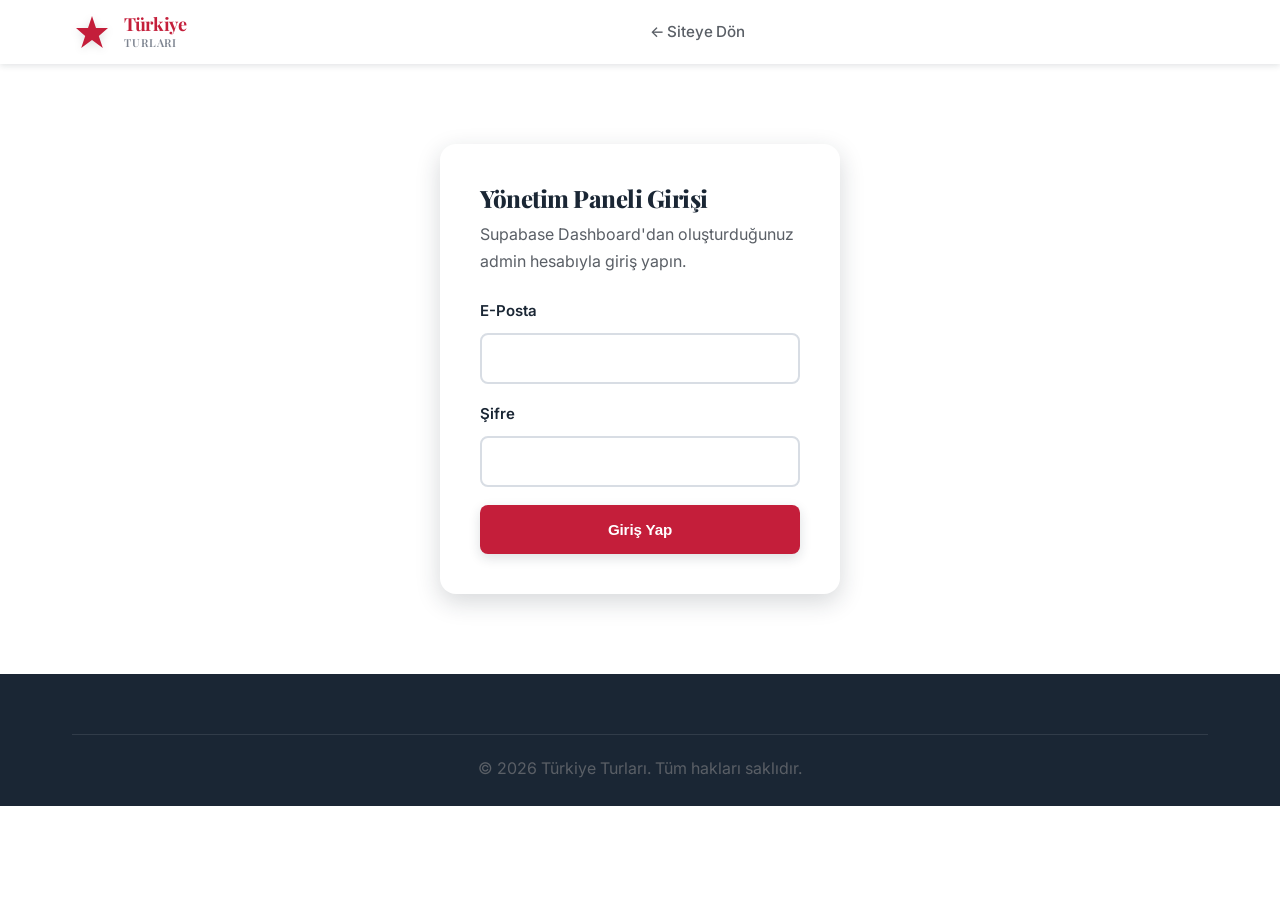
==== admin.html @ ca10282c "Acente API'si ve yönetim paneli ekle - Acenteler için API key korumalı, salt-okunur Edge Function (/" ====
<!DOCTYPE html>
<html lang="tr">
<head>
    <meta charset="UTF-8">
    <meta name="viewport" content="width=device-width, initial-scale=1.0">
    <meta name="robots" content="noindex, nofollow">
    <title>Yönetim Paneli - Türkiye Turları</title>
    <link rel="stylesheet" href="css/style.css">
</head>
<body data-page="admin">
    <!-- Navigation -->
    <nav class="navbar">
        <div class="container">
            <div class="navbar-brand">
                <svg class="logo-icon" viewBox="0 0 100 100" width="40" height="40">
                    <path d="M50 10 L60 40 L90 40 L67 60 L77 90 L50 70 L23 90 L33 60 L10 40 L40 40 Z" fill="#C41E3A"/>
                </svg>
                <span class="logo-text">Türkiye<br><small>TURLARI</small></span>
            </div>
            <div class="navbar-menu">
                <a href="index.html" class="nav-link">← Siteye Dön</a>
            </div>
            <div class="navbar-right">
                <button type="button" class="btn btn-secondary" id="logoutBtn" style="display:none;">Çıkış Yap</button>
            </div>
        </div>
    </nav>

    <!-- Login -->
    <section id="adminLogin" class="admin-login">
        <h1>Yönetim Paneli Girişi</h1>
        <p>Supabase Dashboard'dan oluşturduğunuz admin hesabıyla giriş yapın.</p>
        <form id="loginForm">
            <div class="form-group">
                <label>E-Posta</label>
                <input type="email" id="loginEmail" required>
            </div>
            <div class="form-group">
                <label>Şifre</label>
                <input type="password" id="loginPassword" required>
            </div>
            <p class="admin-error" id="loginError" style="display:none;"></p>
            <button type="submit" class="btn btn-primary">Giriş Yap</button>
        </form>
    </section>

    <!-- Dashboard -->
    <section id="adminDashboard" class="admin-dashboard" style="display:none;">
        <div class="container">
            <div class="admin-header">
                <h1>Yönetim Paneli</h1>
                <span id="adminEmail" class="admin-status admin-status-active"></span>
            </div>

            <div class="admin-tabs">
                <button type="button" class="admin-tab active" data-tab="tours">Turlar</button>
                <button type="button" class="admin-tab" data-tab="blog">Blog</button>
                <button type="button" class="admin-tab" data-tab="messages">Mesajlar</button>
                <button type="button" class="admin-tab" data-tab="bookings">Rezervasyonlar</button>
                <button type="button" class="admin-tab" data-tab="newsletter">Newsletter</button>
                <button type="button" class="admin-tab" data-tab="apikeys">API Anahtarları</button>
            </div>

            <div class="admin-panel active" id="panel-tours">
                <div class="admin-panel-header">
                    <h2>Turlar</h2>
                    <button type="button" class="btn btn-primary" id="addTourBtn">+ Yeni Tur</button>
                </div>
                <div class="admin-table-wrap"><table class="admin-table"><thead></thead><tbody id="toursTableBody"></tbody></table></div>
            </div>

            <div class="admin-panel" id="panel-blog">
                <div class="admin-panel-header">
                    <h2>Blog Yazıları</h2>
                    <button type="button" class="btn btn-primary" id="addBlogBtn">+ Yeni Yazı</button>
                </div>
                <div class="admin-table-wrap"><table class="admin-table"><thead></thead><tbody id="blogTableBody"></tbody></table></div>
            </div>

            <div class="admin-panel" id="panel-messages">
                <div class="admin-panel-header"><h2>İletişim Mesajları</h2></div>
                <div class="admin-table-wrap"><table class="admin-table"><thead></thead><tbody id="messagesTableBody"></tbody></table></div>
            </div>

            <div class="admin-panel" id="panel-bookings">
                <div class="admin-panel-header"><h2>Rezervasyon Talepleri</h2></div>
                <div class="admin-table-wrap"><table class="admin-table"><thead></thead><tbody id="bookingsTableBody"></tbody></table></div>
            </div>

            <div class="admin-panel" id="panel-newsletter">
                <div class="admin-panel-header">
                    <h2>Newsletter Aboneleri</h2>
                    <button type="button" class="btn btn-outline" id="exportNewsletterBtn">CSV Olarak İndir</button>
                </div>
                <div class="admin-table-wrap"><table class="admin-table"><thead></thead><tbody id="newsletterTableBody"></tbody></table></div>
            </div>

            <div class="admin-panel" id="panel-apikeys">
                <div class="admin-panel-header">
                    <h2>Acente API Anahtarları</h2>
                    <button type="button" class="btn btn-primary" id="addApiKeyBtn">+ Yeni Anahtar</button>
                </div>
                <div class="admin-table-wrap"><table class="admin-table"><thead></thead><tbody id="apikeysTableBody"></tbody></table></div>
            </div>
        </div>
    </section>

    <!-- Footer -->
    <footer class="footer">
        <div class="container">
            <div class="footer-bottom">
                <p>&copy; 2024 Türkiye Turları. Tüm hakları saklıdır.</p>
            </div>
        </div>
    </footer>

    <script src="js/script.js"></script>
    <script type="module" src="js/admin.js"></script>
</body>
</html>
---- css/style.css ----
/* ==================== Global Styles ==================== */
@import url('https://fonts.googleapis.com/css2?family=Playfair+Display:wght@600;700;800&family=Inter:wght@400;500;600;700&display=swap');

* {
    margin: 0;
    padding: 0;
    box-sizing: border-box;
}

:root {
    /* Premium brand palette */
    --primary-color: #C41E3A;
    --primary-dark: #8B0000;
    --primary-light: #E85C5C;
    --secondary-color: #1A2634;
    --accent-color: #D4A574;
    --accent-gold: #C9A876;
    
    /* Refined neutrals - tinted for sophistication */
    --text-primary: #1A2634;
    --text-secondary: #5A5F66;
    --text-muted: #7D8490;
    --text-light: #A4AAB3;
    
    --bg-primary: #FFFFFF;
    --bg-secondary: #F6F8FA;
    --bg-tertiary: #F0F3F7;
    --border-light: #D8DDE4;
    --border-subtle: #E8ECEF;
    
    /* Shadows - layered depth */
    --shadow-xs: 0 1px 3px rgba(26, 38, 52, 0.08);
    --shadow-sm: 0 2px 6px rgba(26, 38, 52, 0.12);
    --shadow-md: 0 4px 12px rgba(26, 38, 52, 0.15);
    --shadow-lg: 0 8px 24px rgba(26, 38, 52, 0.18);
    --shadow-xl: 0 12px 32px rgba(26, 38, 52, 0.22);
}

html {
    scroll-behavior: smooth;
}

body {
    font-family: 'Inter', -apple-system, BlinkMacSystemFont, 'Segoe UI', sans-serif;
    color: var(--text-primary);
    line-height: 1.6;
    overflow-x: hidden;
    background: var(--bg-primary);
    -webkit-font-smoothing: antialiased;
    -moz-osx-font-smoothing: grayscale;
}

.container {
    max-width: 1200px;
    margin: 0 auto;
    padding: 0 32px;
}

/* Typography hierarchy */
h1, h2, h3, h4, h5, h6 {
    font-family: 'Playfair Display', serif;
    font-weight: 700;
    letter-spacing: -0.02em;
    line-height: 1.2;
}

h1 {
    font-size: clamp(2.25rem, 5vw, 3.5rem);
    font-weight: 800;
}

h2 {
    font-size: clamp(1.875rem, 4vw, 2.5rem);
    margin-bottom: 16px;
}

h3 {
    font-size: 1.375rem;
    margin-bottom: 12px;
}

h4 {
    font-size: 1.125rem;
    font-weight: 600;
}

p {
    color: var(--text-secondary);
    line-height: 1.7;
}

/* ==================== Navigation ==================== */
.navbar {
    background: var(--bg-primary);
    box-shadow: var(--shadow-sm);
    position: sticky;
    top: 0;
    z-index: 100;
}

.navbar .container {
    display: flex;
    justify-content: space-between;
    align-items: center;
    padding: 12px 32px;
}

.navbar-brand {
    display: flex;
    align-items: center;
    gap: 12px;
    cursor: pointer;
    font-weight: 700;
    transition: opacity 0.3s ease;
}

.navbar-brand:hover {
    opacity: 0.8;
}

.logo-icon {
    filter: drop-shadow(0 2px 4px rgba(0,0,0,0.12));
}

.logo-text {
    font-family: 'Playfair Display', serif;
    font-size: 18px;
    line-height: 1.1;
    color: var(--primary-color);
    font-weight: 700;
    letter-spacing: -0.02em;
}

.logo-text small {
    font-size: 11px;
    display: block;
    font-weight: 600;
    letter-spacing: 0.08em;
    color: var(--text-muted);
    margin-top: 2px;
}

.navbar-menu {
    display: flex;
    gap: 40px;
}

.nav-link {
    text-decoration: none;
    color: var(--text-secondary);
    font-weight: 500;
    font-size: 0.95rem;
    transition: color 0.3s ease;
    position: relative;
    letter-spacing: -0.01em;
}

.nav-link:hover,
.nav-link.active {
    color: var(--primary-color);
}

.nav-link.active::after {
    content: '';
    position: absolute;
    bottom: -8px;
    left: 0;
    width: 100%;
    height: 2px;
    background: var(--primary-color);
    border-radius: 1px;
}

.navbar-right {
    display: flex;
    align-items: center;
    gap: 24px;
}

.favorite-btn {
    background: none;
    border: none;
    font-size: 20px;
    cursor: pointer;
    transition: transform 0.2s ease;
    padding: 8px;
}

.favorite-btn:hover {
    transform: scale(1.15);
}

.contact-btn {
    background: var(--primary-color);
    color: white;
    border: none;
    padding: 10px 24px;
    border-radius: 6px;
    cursor: pointer;
    font-weight: 600;
    font-size: 0.9rem;
    transition: all 0.3s ease;
    box-shadow: var(--shadow-sm);
    letter-spacing: -0.01em;
}

.contact-btn:hover {
    background: var(--primary-dark);
    box-shadow: var(--shadow-md);
    transform: translateY(-1px);
}

.hamburger {
    display: none;
    flex-direction: column;
    cursor: pointer;
    padding: 8px;
    gap: 6px;
}

.hamburger span {
    width: 24px;
    height: 2.5px;
    background: var(--text-primary);
    border-radius: 2px;
    transition: all 0.3s cubic-bezier(0.25, 0.46, 0.45, 0.94);
}

.hamburger.active span:nth-child(1) {
    transform: rotate(45deg) translate(8px, 8px);
}

.hamburger.active span:nth-child(2) {
    opacity: 0;
}

.hamburger.active span:nth-child(3) {
    transform: rotate(-45deg) translate(7px, -7px);
}

/* ==================== Hero Section ==================== */
.hero {
    padding: 48px 0;
}

.hero-banner {
    background:
        linear-gradient(135deg, rgba(26, 38, 52, 0.88) 0%, rgba(46, 65, 87, 0.72) 50%, rgba(196, 30, 58, 0.55) 100%),
        url('../images/hero-balloons.jpg');
    background-size: cover;
    background-position: center 40%;
    color: white;
    padding: 120px 48px;
    border-radius: 24px;
    position: relative;
    overflow: hidden;
}

.hero-banner::before {
    content: '';
    position: absolute;
    top: 0;
    right: 0;
    width: 60%;
    height: 100%;
    background: radial-gradient(circle at 100% 50%, rgba(196, 30, 58, 0.15) 0%, transparent 70%);
    z-index: 1;
}

.hero-content {
    position: relative;
    z-index: 2;
}

.hero h1 {
    font-size: clamp(2.5rem, 6vw, 4rem);
    font-weight: 800;
    line-height: 1.15;
    margin-bottom: 24px;
    letter-spacing: -0.03em;
}

.hero p {
    color: white;
    font-size: 1.25rem;
    margin-bottom: 40px;
    max-width: 520px;
    font-weight: 500;
    opacity: 0.95;
    line-height: 1.6;
}

.hero-buttons {
    display: flex;
    gap: 24px;
    flex-wrap: wrap;
}

.btn {
    padding: 14px 36px;
    border: none;
    border-radius: 8px;
    cursor: pointer;
    font-weight: 600;
    font-size: 0.95rem;
    transition: all 0.3s cubic-bezier(0.25, 0.46, 0.45, 0.94);
    letter-spacing: -0.01em;
    display: inline-flex;
    align-items: center;
    justify-content: center;
    white-space: nowrap;
    text-decoration: none;
    border: 2px solid transparent;
}

.btn-primary {
    background: var(--primary-color);
    color: white;
    box-shadow: var(--shadow-md);
}

.btn-primary:hover {
    background: var(--primary-dark);
    box-shadow: var(--shadow-lg);
    transform: translateY(-2px);
}

.btn-primary:active {
    transform: translateY(0);
}

.btn-secondary {
    background: white;
    color: var(--text-primary);
    border: 2px solid white;
    box-shadow: var(--shadow-sm);
}

.btn-secondary:hover {
    background: rgba(255, 255, 255, 0.95);
    box-shadow: var(--shadow-md);
    transform: translateY(-2px);
}

.btn-outline {
    background: transparent;
    color: var(--primary-color);
    border: 2px solid white;
}

.btn-outline:hover {
    background: white;
    color: var(--primary-color);
    transform: translateY(-2px);
}

.btn:disabled {
    opacity: 0.5;
    cursor: not-allowed;
    transform: none !important;
}

/* ==================== Sections ==================== */
section {
    padding: 80px 0;
}

.section-header {
    text-align: center;
    margin-bottom: 60px;
}

.section-header h2 {
    color: var(--text-primary);
    margin-bottom: 16px;
}

.section-header p {
    font-size: 1.0625rem;
    color: var(--text-secondary);
    font-weight: 500;
    letter-spacing: -0.01em;
}

/* ==================== Popular Tours ==================== */
.popular-tours {
    background: var(--bg-secondary);
}

.tours-grid {
    display: grid;
    grid-template-columns: repeat(auto-fit, minmax(280px, 1fr));
    gap: 32px;
}

.tours-grid-full {
    grid-template-columns: repeat(auto-fit, minmax(300px, 1fr));
}

.tour-card {
    background: var(--bg-primary);
    border-radius: 12px;
    overflow: hidden;
    box-shadow: var(--shadow-md);
    transition: transform 0.4s cubic-bezier(0.25, 0.46, 0.45, 0.94), 
                box-shadow 0.4s cubic-bezier(0.25, 0.46, 0.45, 0.94);
    border: 1px solid var(--border-subtle);
}

.tour-card:hover {
    transform: translateY(-8px);
    box-shadow: var(--shadow-xl);
}

.tour-image {
    height: 220px;
    background: linear-gradient(135deg, var(--accent-color) 0%, #B8956A 100%);
    background-size: cover;
    background-position: center;
    position: relative;
    display: flex;
    align-items: flex-end;
    padding: 16px;
    overflow: hidden;
}

.tour-image::after {
    content: '';
    position: absolute;
    inset: 0;
    background: linear-gradient(180deg, transparent 40%, rgba(0,0,0,0.15) 100%);
}

.tour-badge {
    background: var(--primary-color);
    color: white;
    padding: 6px 14px;
    border-radius: 20px;
    font-size: 0.8rem;
    font-weight: 600;
    position: relative;
    z-index: 2;
    box-shadow: var(--shadow-sm);
    letter-spacing: 0.02em;
}

.tour-rating {
    position: absolute;
    top: 12px;
    right: 12px;
    background: white;
    padding: 6px 12px;
    border-radius: 8px;
    font-size: 0.9rem;
    font-weight: 600;
    box-shadow: var(--shadow-md);
    z-index: 2;
}

.tour-content {
    padding: 24px;
}

.tour-content h3 {
    font-size: 1.25rem;
    margin-bottom: 12px;
    color: var(--text-primary);
}

.tour-content p {
    color: var(--text-secondary);
    margin-bottom: 18px;
    font-size: 0.95rem;
    line-height: 1.6;
}

.tour-highlights {
    display: flex;
    flex-wrap: wrap;
    gap: 8px;
    margin-bottom: 18px;
}

.tour-highlights span {
    background: var(--bg-secondary);
    padding: 6px 12px;
    border-radius: 6px;
    font-size: 0.825rem;
    color: var(--text-secondary);
    font-weight: 500;
}

.tour-info {
    display: flex;
    justify-content: space-between;
    align-items: center;
    margin-bottom: 18px;
    padding-bottom: 18px;
    border-bottom: 1px solid var(--border-subtle);
}

.tour-info span {
    font-size: 0.9rem;
    color: var(--text-secondary);
}

.price {
    font-weight: 700;
    color: var(--primary-color);
    font-size: 1.125rem;
}

/* ==================== Language Section ==================== */
.language-section {
    background: var(--bg-primary);
}

.language-content {
    display: grid;
    grid-template-columns: 1fr 1fr;
    gap: 60px;
    align-items: center;
}

.language-text h2 {
    color: var(--text-primary);
    margin-bottom: 8px;
}

.subtitle {
    font-size: 1.125rem;
    color: var(--primary-color);
    font-style: italic;
    margin-bottom: 24px;
    font-weight: 500;
}

.language-text > p {
    margin-bottom: 32px;
    font-size: 1rem;
}

.language-features {
    margin: 40px 0;
    display: flex;
    flex-direction: column;
    gap: 24px;
}

.feature {
    display: flex;
    gap: 18px;
}

.feature-icon {
    font-size: 1.75rem;
    min-width: 48px;
    text-align: center;
}

.feature h4 {
    color: var(--text-primary);
    margin-bottom: 6px;
    font-size: 1.0625rem;
}

.feature p {
    color: var(--text-secondary);
    font-size: 0.95rem;
}

.language-image {
    position: relative;
    height: 320px;
    display: flex;
    align-items: center;
    justify-content: center;
}

.language-photo {
    width: 100%;
    height: 100%;
    object-fit: cover;
    border-radius: 16px;
    box-shadow: var(--shadow-lg);
}

.chat-bubbles {
    position: absolute;
    inset: 0;
    width: 100%;
    height: 100%;
    pointer-events: none;
}

.bubble {
    position: absolute;
    background: white;
    border-radius: 20px;
    padding: 12px 18px;
    box-shadow: var(--shadow-md);
    font-weight: 600;
    animation: bubbleFloat 4s ease-in-out infinite;
    font-size: 0.9rem;
}

.bubble-1 { background: var(--primary-color); color: white; top: 10%; left: 10%; animation-delay: 0s; }
.bubble-2 { background: var(--accent-color); color: white; top: 20%; left: 50%; animation-delay: 1s; }
.bubble-3 { background: #4facfe; color: white; top: 50%; left: 5%; animation-delay: 2s; }
.bubble-4 { background: #43e97b; color: white; bottom: 20%; left: 40%; animation-delay: 1.5s; }
.bubble-5 { background: var(--primary-color); color: white; bottom: 10%; right: 10%; animation-delay: 0.5s; }
.bubble-6 { background: var(--accent-color); color: white; top: 60%; right: 15%; animation-delay: 2.5s; }

@keyframes bubbleFloat {
    0%, 100% { transform: translateY(0px); }
    50% { transform: translateY(-12px); }
}

/* ==================== Why Us Section ==================== */
.why-us {
    background: linear-gradient(135deg, var(--primary-color) 0%, var(--primary-dark) 50%, #2D3E4E 100%);
    color: white;
}

.why-us h2 {
    text-align: center;
    font-size: clamp(1.875rem, 4vw, 2.5rem);
    margin-bottom: 60px;
    font-weight: 800;
}

.features-grid {
    display: grid;
    grid-template-columns: repeat(auto-fit, minmax(250px, 1fr));
    gap: 32px;
}

.feature-box {
    background: rgba(255, 255, 255, 0.08);
    padding: 36px;
    border-radius: 12px;
    text-align: center;
    backdrop-filter: blur(8px);
    border: 1px solid rgba(255, 255, 255, 0.15);
    transition: all 0.4s cubic-bezier(0.25, 0.46, 0.45, 0.94);
}

.feature-box:hover {
    transform: translateY(-6px);
    background: rgba(255, 255, 255, 0.12);
    border-color: rgba(255, 255, 255, 0.25);
    box-shadow: 0 16px 32px rgba(0, 0, 0, 0.2);
}

.feature-icon-large {
    font-size: 3.5rem;
    margin-bottom: 20px;
    display: inline-block;
}

.feature-box h3 {
    font-size: 1.1875rem;
    margin-bottom: 12px;
    font-weight: 700;
}

.feature-box p {
    color: white;
    font-size: 0.95rem;
    opacity: 0.92;
    line-height: 1.6;
}

/* ==================== Newsletter Section ==================== */
.newsletter {
    background: linear-gradient(135deg, var(--bg-secondary) 0%, var(--bg-primary) 100%);
    text-align: center;
}

.newsletter h2 {
    font-size: clamp(1.75rem, 3vw, 2.25rem);
    margin-bottom: 12px;
    color: var(--text-primary);
    font-weight: 800;
}

.newsletter p {
    font-size: 1.0625rem;
    color: var(--text-secondary);
    margin-bottom: 40px;
    font-weight: 500;
}

.newsletter-form {
    display: flex;
    gap: 12px;
    max-width: 520px;
    margin: 0 auto;
    flex-wrap: wrap;
    justify-content: center;
}

.newsletter-form input {
    flex: 1;
    min-width: 280px;
    padding: 14px 20px;
    border: 2px solid var(--border-light);
    border-radius: 8px;
    font-size: 0.95rem;
    font-family: inherit;
    transition: all 0.3s ease;
    background: var(--bg-primary);
    color: var(--text-primary);
}

.newsletter-form input::placeholder {
    color: var(--text-muted);
}

.newsletter-form input:focus {
    outline: none;
    border-color: var(--primary-color);
    box-shadow: 0 0 0 3px rgba(196, 30, 58, 0.1);
}

/* ==================== Page Header ==================== */
.page-header {
    background: linear-gradient(135deg, var(--primary-color) 0%, var(--primary-dark) 50%, #2D3E4E 100%);
    color: white;
    padding: 80px 0;
    text-align: center;
}

.page-header h1 {
    font-size: clamp(2rem, 5vw, 3rem);
    margin-bottom: 12px;
    font-weight: 800;
}

.page-header p {
    color: white;
    font-size: 1.125rem;
    opacity: 0.92;
    font-weight: 500;
}

/* ==================== Filters ==================== */
.filters-section {
    background: var(--bg-primary);
    padding: 36px 0;
    border-bottom: 1px solid var(--border-subtle);
}

.filters {
    display: grid;
    grid-template-columns: repeat(auto-fit, minmax(200px, 1fr));
    gap: 24px;
    align-items: end;
}

.filter-group {
    display: flex;
    flex-direction: column;
}

.filter-group label {
    font-weight: 600;
    margin-bottom: 10px;
    color: var(--text-primary);
    font-size: 0.9375rem;
}

.filter-group select,
.filter-group input {
    padding: 10px;
    border: 1px solid var(--border-color);
    border-radius: 5px;
    font-size: 1em;
}

#priceDisplay {
    display: block;
    font-size: 0.9em;
    color: var(--text-light);
    margin-top: 5px;
}

/* ==================== Tours List ==================== */
.tours-list {
    background: var(--light-bg);
    padding: 40px 0;
}

/* ==================== About Section ==================== */
.about-section {
    background: white;
}

.about-grid {
    display: grid;
    grid-template-columns: 1fr 1fr;
    gap: 50px;
    align-items: center;
}

.about-text h2 {
    font-size: 2.5em;
    color: var(--secondary-color);
    margin-bottom: 20px;
}

.about-text p {
    color: var(--text-light);
    margin-bottom: 20px;
    line-height: 1.8;
}

.about-text h3 {
    font-size: 1.3em;
    color: var(--secondary-color);
    margin: 20px 0 10px 0;
}

/* ==================== Stats Section ==================== */
.stats {
    background: linear-gradient(135deg, #667eea 0%, #764ba2 100%);
    color: white;
}

.stats-grid {
    display: grid;
    grid-template-columns: repeat(auto-fit, minmax(200px, 1fr));
    gap: 30px;
    text-align: center;
}

.stat-box {
    padding: 30px;
}

.stat-box h3 {
    font-size: 2.5em;
    margin-bottom: 10px;
}

.stat-box p {
    color: white;
    font-size: 1.1em;
    opacity: 0.9;
}

/* ==================== Team Section ==================== */
.team-section {
    background: var(--light-bg);
    text-align: center;
}

.team-section h2 {
    font-size: 2.5em;
    color: var(--secondary-color);
    margin-bottom: 15px;
}

.team-section > p {
    color: var(--text-light);
    margin-bottom: 40px;
}

.team-grid {
    display: grid;
    grid-template-columns: repeat(auto-fit, minmax(200px, 1fr));
    gap: 30px;
}

.team-member {
    background: white;
    padding: 30px;
    border-radius: 10px;
    box-shadow: 0 5px 20px rgba(0,0,0,0.1);
}

.member-avatar {
    width: 80px;
    height: 80px;
    border-radius: 50%;
    display: flex;
    align-items: center;
    justify-content: center;
    color: white;
    font-weight: bold;
    font-size: 1.5em;
    margin: 0 auto 15px;
}

.team-member h3 {
    font-size: 1.2em;
    color: var(--secondary-color);
    margin-bottom: 5px;
}

.team-member p {
    color: var(--text-light);
    font-size: 0.9em;
}

/* ==================== Values Section ==================== */
.values-section {
    background: white;
    text-align: center;
}

.values-section h2 {
    font-size: 2.5em;
    color: var(--secondary-color);
    margin-bottom: 40px;
}

.values-grid {
    display: grid;
    grid-template-columns: repeat(auto-fit, minmax(250px, 1fr));
    gap: 30px;
}

.value-card {
    background: var(--light-bg);
    padding: 30px;
    border-radius: 10px;
    transition: transform 0.3s;
}

.value-card:hover {
    transform: translateY(-5px);
}

.value-icon {
    font-size: 3em;
    margin-bottom: 15px;
}

.value-card h3 {
    font-size: 1.3em;
    color: var(--secondary-color);
    margin-bottom: 10px;
}

.value-card p {
    color: var(--text-light);
}

/* ==================== CTA Section ==================== */
.cta-section {
    background: linear-gradient(135deg, var(--primary-color) 0%, var(--primary-dark) 50%, #2D3E4E 100%);
    color: white;
    text-align: center;
}

.cta-section h2 {
    font-size: clamp(1.75rem, 4vw, 2.5rem);
    margin-bottom: 16px;
    font-weight: 800;
}

.cta-section p {
    color: white;
    font-size: 1.125rem;
    margin-bottom: 40px;
    opacity: 0.92;
    font-weight: 500;
}

/* ==================== Blog Section ==================== */
.blog-section {
    background: var(--bg-primary);
}

.blog-grid {
    display: grid;
    grid-template-columns: repeat(auto-fit, minmax(360px, 1fr));
    gap: 32px;
}

.blog-card {
    background: var(--bg-primary);
    border-radius: 12px;
    overflow: hidden;
    box-shadow: var(--shadow-md);
    border: 1px solid var(--border-subtle);
    transition: all 0.4s cubic-bezier(0.25, 0.46, 0.45, 0.94);
}

.blog-card:hover {
    transform: translateY(-8px);
    box-shadow: var(--shadow-xl);
}

.blog-image {
    height: 240px;
    position: relative;
    display: flex;
    align-items: flex-end;
    padding: 16px;
    overflow: hidden;
    background: linear-gradient(135deg, var(--accent-color) 0%, #B8956A 100%);
    background-size: cover;
    background-position: center;
}

.blog-image::after {
    content: '';
    position: absolute;
    inset: 0;
    background: linear-gradient(180deg, transparent 40%, rgba(0,0,0,0.2) 100%);
}

.blog-date {
    background: rgba(0, 0, 0, 0.75);
    color: white;
    padding: 8px 16px;
    border-radius: 8px;
    font-size: 0.85rem;
    font-weight: 600;
    position: relative;
    z-index: 2;
}

.blog-content {
    padding: 28px;
}

.blog-category {
    display: inline-block;
    background: var(--primary-color);
    color: white;
    padding: 6px 14px;
    border-radius: 20px;
    font-size: 0.8rem;
    font-weight: 600;
    margin-bottom: 14px;
    letter-spacing: 0.02em;
}

.blog-content h3 {
    font-size: 1.25rem;
    color: var(--text-primary);
    margin-bottom: 12px;
    line-height: 1.35;
}

.blog-content p {
    color: var(--text-secondary);
    margin-bottom: 18px;
    font-size: 0.95rem;
    line-height: 1.6;
}

.blog-footer {
    display: flex;
    justify-content: space-between;
    align-items: center;
    padding-top: 18px;
    border-top: 1px solid var(--border-subtle);
}

.blog-author {
    color: var(--text-secondary);
    font-size: 0.9rem;
    font-weight: 500;
}

.read-more {
    color: var(--primary-color);
    text-decoration: none;
    font-weight: 600;
    transition: color 0.3s ease;
    font-size: 0.9rem;
}

.read-more:hover {
    color: var(--primary-dark);
}

/* ==================== Contact Section ==================== */
.contact-info {
    background: var(--bg-secondary);
}

.contact-grid {
    display: grid;
    grid-template-columns: repeat(auto-fit, minmax(260px, 1fr));
    gap: 32px;
}

.contact-box {
    background: var(--bg-primary);
    padding: 36px 32px;
    border-radius: 12px;
    box-shadow: var(--shadow-md);
    border: 1px solid var(--border-subtle);
    text-align: center;
    transition: all 0.4s cubic-bezier(0.25, 0.46, 0.45, 0.94);
}

.contact-box:hover {
    transform: translateY(-4px);
    box-shadow: var(--shadow-lg);
}

.contact-icon {
    font-size: 2.75rem;
    margin-bottom: 18px;
    display: inline-block;
}

.contact-box h3 {
    font-size: 1.1875rem;
    color: var(--text-primary);
    margin-bottom: 16px;
    font-weight: 700;
}

.contact-box p {
    color: var(--text-secondary);
    margin-bottom: 10px;
    font-size: 0.95rem;
    line-height: 1.6;
}

.contact-box a {
    color: var(--primary-color);
    text-decoration: none;
    font-weight: 600;
    transition: color 0.3s ease;
    font-size: 0.95rem;
}

.contact-box a:hover {
    color: var(--primary-dark);
}

/* ==================== Contact Form ==================== */
.contact-form-section {
    background: var(--bg-primary);
}

.form-container {
    display: grid;
    grid-template-columns: 1fr 1fr;
    gap: 60px;
}

.form-text h2 {
    color: var(--text-primary);
    margin-bottom: 16px;
    font-weight: 800;
}

.form-text p {
    color: var(--text-secondary);
    margin-bottom: 24px;
    font-size: 1rem;
}

.form-benefits {
    margin: 40px 0;
    display: flex;
    flex-direction: column;
    gap: 16px;
}

.form-benefits p {
    font-size: 0.95rem;
    color: var(--text-secondary);
    line-height: 1.6;
}

.contact-form {
    display: flex;
    flex-direction: column;
    gap: 24px;
}

.form-group {
    display: flex;
    flex-direction: column;
}

.form-group.full-width {
    grid-column: 1 / -1;
}

.form-group label {
    font-weight: 600;
    margin-bottom: 10px;
    color: var(--text-primary);
    font-size: 0.9375rem;
}

.form-group input,
.form-group select,
.form-group textarea {
    padding: 14px 16px;
    border: 2px solid var(--border-light);
    border-radius: 8px;
    font-size: 0.95rem;
    font-family: inherit;
    transition: all 0.3s ease;
    background: var(--bg-primary);
    color: var(--text-primary);
}

.form-group input::placeholder,
.form-group textarea::placeholder {
    color: var(--text-muted);
}

.form-group input:focus,
.form-group select:focus,
.form-group textarea:focus {
    outline: none;
    border-color: var(--primary-color);
    box-shadow: 0 0 0 3px rgba(196, 30, 58, 0.1);
}

.form-group checkbox {
    margin-right: 10px;
}

/* ==================== Booking Modal ==================== */
.db-status {
    grid-column: 1 / -1;
    text-align: center;
    color: var(--text-secondary);
    padding: 48px 24px;
    font-size: 1rem;
}

.booking-modal-overlay {
    display: none;
    position: fixed;
    inset: 0;
    background: rgba(26, 38, 52, 0.6);
    z-index: 1000;
    align-items: center;
    justify-content: center;
    padding: 24px;
}

.booking-modal-overlay.open {
    display: flex;
}

.booking-modal {
    position: relative;
    background: var(--bg-primary);
    border-radius: 16px;
    padding: 40px;
    max-width: 480px;
    width: 100%;
    max-height: 90vh;
    overflow-y: auto;
    box-shadow: var(--shadow-xl);
}

.booking-modal h3 {
    margin-bottom: 8px;
    color: var(--text-primary);
}

.booking-modal-tour {
    color: var(--primary-color);
    font-weight: 600;
    margin-bottom: 24px;
}

.booking-modal #bookingForm {
    display: flex;
    flex-direction: column;
    gap: 18px;
}

.booking-modal-close {
    position: absolute;
    top: 16px;
    right: 16px;
    background: var(--bg-secondary);
    border: none;
    width: 32px;
    height: 32px;
    border-radius: 50%;
    cursor: pointer;
    font-size: 1rem;
    color: var(--text-secondary);
}

.booking-modal-close:hover {
    background: var(--border-light);
}

/* ==================== Admin Panel ==================== */
.admin-login {
    max-width: 400px;
    margin: 80px auto;
    padding: 40px;
    background: var(--bg-primary);
    border-radius: 16px;
    box-shadow: var(--shadow-lg);
}

.admin-login h1 {
    font-size: 1.5rem;
    margin-bottom: 8px;
}

.admin-login p {
    margin-bottom: 24px;
}

.admin-login form {
    display: flex;
    flex-direction: column;
    gap: 18px;
}

.admin-error {
    color: var(--primary-color);
    font-size: 0.9rem;
    margin-top: -8px;
}

.admin-dashboard {
    padding: 40px 0 80px;
}

.admin-header {
    display: flex;
    justify-content: space-between;
    align-items: center;
    margin-bottom: 32px;
    flex-wrap: wrap;
    gap: 16px;
}

.admin-header h1 {
    font-size: 1.75rem;
}

.admin-tabs {
    display: flex;
    gap: 8px;
    flex-wrap: wrap;
    margin-bottom: 32px;
    border-bottom: 2px solid var(--border-subtle);
}

.admin-tab {
    background: none;
    border: none;
    padding: 12px 20px;
    font-weight: 600;
    font-size: 0.95rem;
    color: var(--text-secondary);
    cursor: pointer;
    border-bottom: 2px solid transparent;
    margin-bottom: -2px;
    transition: color 0.2s ease, border-color 0.2s ease;
}

.admin-tab:hover {
    color: var(--text-primary);
}

.admin-tab.active {
    color: var(--primary-color);
    border-bottom-color: var(--primary-color);
}

.admin-panel {
    display: none;
}

.admin-panel.active {
    display: block;
}

.admin-panel-header {
    display: flex;
    justify-content: space-between;
    align-items: center;
    margin-bottom: 20px;
    gap: 16px;
    flex-wrap: wrap;
}

.admin-table-wrap {
    overflow-x: auto;
    background: var(--bg-primary);
    border-radius: 12px;
    border: 1px solid var(--border-subtle);
}

.admin-table {
    width: 100%;
    border-collapse: collapse;
    font-size: 0.9rem;
}

.admin-table th,
.admin-table td {
    text-align: left;
    padding: 14px 16px;
    border-bottom: 1px solid var(--border-subtle);
    white-space: nowrap;
}

.admin-table td.wrap {
    white-space: normal;
    max-width: 320px;
}

.admin-table tr:last-child td {
    border-bottom: none;
}

.admin-table th {
    color: var(--text-secondary);
    font-weight: 600;
    background: var(--bg-secondary);
}

.admin-table select {
    padding: 6px 10px;
    border-radius: 6px;
    border: 2px solid var(--border-light);
    font-family: inherit;
}

.admin-status {
    display: inline-block;
    padding: 4px 12px;
    border-radius: 20px;
    font-size: 0.8rem;
    font-weight: 600;
}

.admin-status-pending { background: #fef3c7; color: #92400e; }
.admin-status-confirmed { background: #d1fae5; color: #065f46; }
.admin-status-cancelled { background: #fee2e2; color: #991b1b; }
.admin-status-active { background: #d1fae5; color: #065f46; }
.admin-status-inactive { background: var(--bg-secondary); color: var(--text-secondary); }

.admin-action-btn {
    background: none;
    border: none;
    cursor: pointer;
    color: var(--primary-color);
    font-weight: 600;
    font-size: 0.85rem;
    padding: 4px 8px;
}

.admin-action-btn:hover {
    text-decoration: underline;
}

.admin-key-value {
    font-family: monospace;
    font-size: 0.85rem;
}

.admin-empty {
    padding: 40px;
    text-align: center;
    color: var(--text-secondary);
}

/* ==================== FAQ Section ==================== */
.faq-section {
    background: var(--bg-secondary);
}

.faq-section h2 {
    text-align: center;
    color: var(--text-primary);
    margin-bottom: 48px;
    font-weight: 800;
}

.faq-grid {
    display: grid;
    grid-template-columns: repeat(auto-fit, minmax(320px, 1fr));
    gap: 32px;
}

.faq-item {
    background: var(--bg-primary);
    padding: 32px;
    border-radius: 12px;
    box-shadow: var(--shadow-md);
    border: 1px solid var(--border-subtle);
    transition: all 0.4s cubic-bezier(0.25, 0.46, 0.45, 0.94);
}

.faq-item:hover {
    transform: translateY(-4px);
    box-shadow: var(--shadow-lg);
}

.faq-item h3 {
    font-size: 1.0625rem;
    color: var(--text-primary);
    margin-bottom: 16px;
    font-weight: 700;
}

.faq-item p {
    color: var(--text-secondary);
    line-height: 1.7;
    font-size: 0.95rem;
}

/* ==================== Map Section ==================== */
.map-section {
    background: var(--bg-primary);
    text-align: center;
}

.map-section h2 {
    color: var(--text-primary);
    margin-bottom: 12px;
    font-weight: 800;
}

.map-section p {
    color: var(--text-secondary);
    margin-bottom: 40px;
    font-size: 1rem;
    font-weight: 500;
}

.map-placeholder {
    background: var(--bg-secondary);
    padding: 120px 20px;
    border-radius: 12px;
    border: 2px dashed var(--border-light);
    color: var(--text-secondary);
}

/* ==================== Footer ==================== */
.footer {
    background: var(--secondary-color);
    color: white;
    padding: 60px 0 24px;
}

.footer-content {
    display: grid;
    grid-template-columns: repeat(auto-fit, minmax(260px, 1fr));
    gap: 48px;
    margin-bottom: 40px;
}

.footer-section h4 {
    margin-bottom: 18px;
    font-size: 1.0625rem;
    font-weight: 700;
    letter-spacing: -0.01em;
}

.footer-section p {
    color: #ddd;
    margin-bottom: 8px;
}

.footer-section ul {
    list-style: none;
}

.footer-section ul li {
    margin-bottom: 8px;
}

.footer-section a {
    color: #ddd;
    text-decoration: none;
    transition: color 0.3s;
}

.footer-section a:hover {
    color: var(--primary-color);
}

.social-links {
    display: flex;
    flex-direction: column;
    gap: 10px;
}

.footer-bottom {
    text-align: center;
    padding-top: 20px;
    border-top: 1px solid rgba(255,255,255,0.1);
    color: #999;
}

.photo-credits {
    margin-top: 8px;
    font-size: 0.75rem;
    color: #777;
    line-height: 1.6;
}

.photo-credits a {
    color: #999;
    text-decoration: underline;
}

.photo-credits a:hover {
    color: var(--primary-color);
}

/* ==================== Responsive Design ==================== */
@media (max-width: 768px) {
    .container {
        padding: 0 24px;
    }

    .navbar .container {
        padding: 12px 24px;
    }

    .navbar-menu {
        flex-direction: column;
        gap: 12px;
        display: none;
        position: absolute;
        top: 64px;
        left: 0;
        right: 0;
        background: var(--bg-primary);
        padding: 24px;
        box-shadow: var(--shadow-lg);
        border-top: 1px solid var(--border-subtle);
    }

    .navbar-menu.active {
        display: flex;
    }

    .hamburger {
        display: flex;
    }

    .navbar-right {
        gap: 16px;
    }

    .hero-banner {
        padding: 80px 32px;
    }

    .hero h1 {
        font-size: 2rem;
    }

    .hero p {
        font-size: 1.0625rem;
    }

    .section-header h2 {
        font-size: 1.75rem;
    }

    .section-header {
        margin-bottom: 40px;
    }

    section {
        padding: 60px 0;
    }

    .language-content {
        grid-template-columns: 1fr;
        gap: 40px;
    }

    .about-grid {
        grid-template-columns: 1fr;
        gap: 40px;
    }

    .form-container {
        grid-template-columns: 1fr;
        gap: 40px;
    }

    .contact-box {
        padding: 28px 24px;
    }

    .feature-box {
        padding: 28px 24px;
    }

    .faq-grid {
        grid-template-columns: 1fr;
    }

    .newsletter-form {
        flex-direction: column;
    }

    .newsletter-form input {
        min-width: 100%;
    }

    .blog-grid {
        grid-template-columns: 1fr;
    }

    .team-grid {
        grid-template-columns: repeat(2, 1fr);
    }

    .stats-grid {
        grid-template-columns: repeat(2, 1fr);
    }

    .language-image {
        height: 240px;
    }
}

@media (max-width: 480px) {
    .container {
        padding: 0 16px;
    }

    .navbar .container {
        padding: 12px 16px;
    }

    .logo-text {
        font-size: 14px;
    }

    .hero-banner {
        padding: 60px 24px;
        border-radius: 16px;
    }

    .hero h1 {
        font-size: 1.75rem;
    }

    .hero p {
        font-size: 0.95rem;
        margin-bottom: 24px;
    }

    .section-header h2 {
        font-size: 1.5rem;
    }

    .hero-buttons {
        flex-direction: column;
        gap: 12px;
    }

    .btn {
        padding: 12px 24px;
        width: 100%;
    }

    .navbar-right {
        gap: 8px;
    }

    .contact-btn {
        padding: 9px 16px;
        font-size: 0.85rem;
    }

    .favorite-btn {
        font-size: 18px;
    }

    .tours-grid {
        grid-template-columns: 1fr;
        gap: 24px;
    }

    .team-grid {
        grid-template-columns: 1fr;
    }

    .stats-grid {
        grid-template-columns: 1fr;
        gap: 24px;
    }

    .feature-box {
        padding: 24px 18px;
    }

    .contact-box {
        padding: 24px 18px;
    }

    .page-header {
        padding: 60px 0;
    }

    .page-header h1 {
        font-size: 1.75rem;
    }

    .newsletter-form {
        flex-direction: column;
    }

    .newsletter-form input {
        min-width: 100%;
        font-size: 16px;
    }

    .language-image {
        height: 200px;
    }

    .bubble {
        padding: 10px 14px;
        font-size: 0.8rem;
    }
}
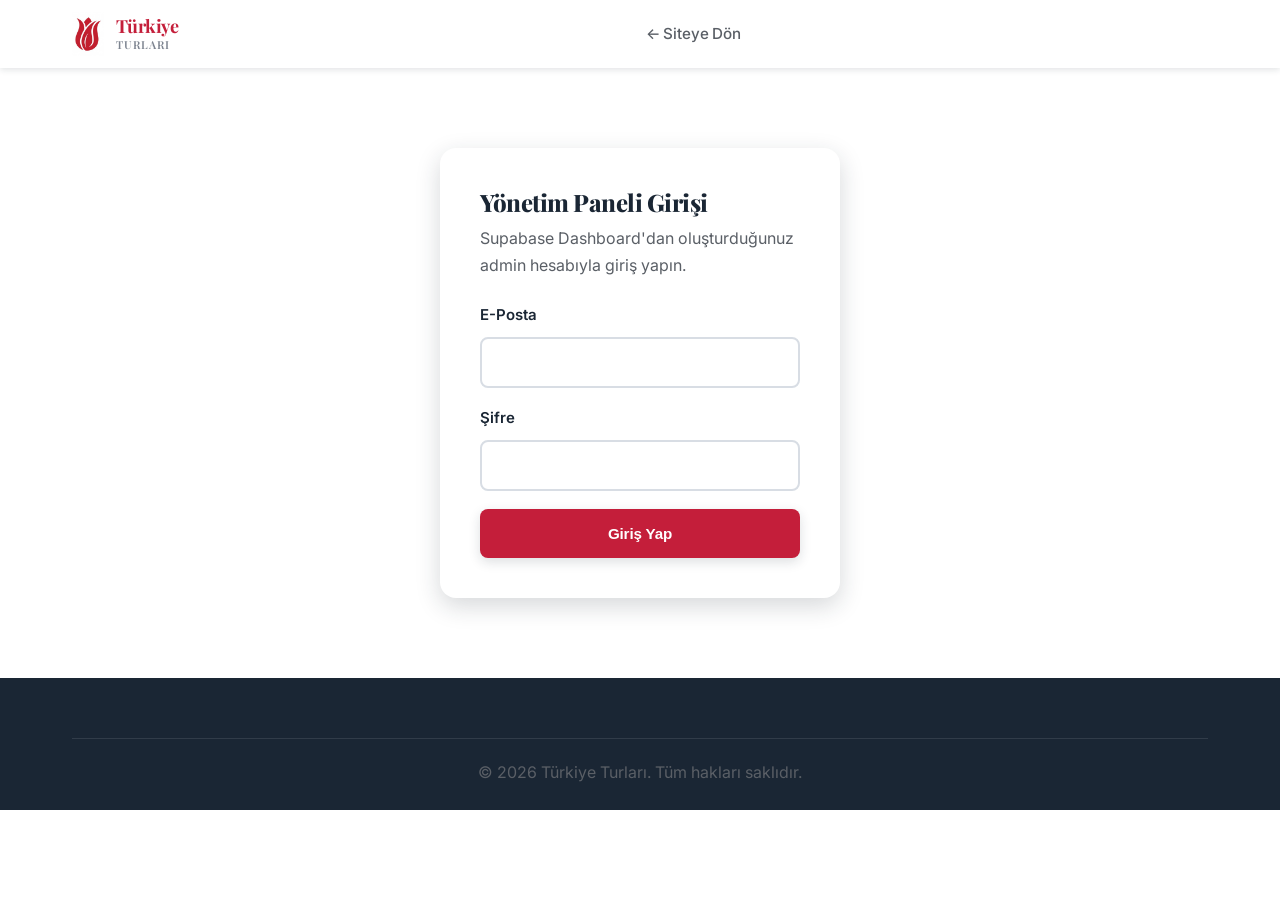
==== commit 5a25532d: "Navbar logosunu images/logo.jpeg içindeki lale logosuyla değiştir Tüm sayfalarda placeholder SVG iko" ====
--- a/admin.html
+++ b/admin.html
@@ -12,9 +12,7 @@
     <nav class="navbar">
         <div class="container">
             <div class="navbar-brand">
-                <svg class="logo-icon" viewBox="0 0 100 100" width="40" height="40">
-                    <path d="M50 10 L60 40 L90 40 L67 60 L77 90 L50 70 L23 90 L33 60 L10 40 L40 40 Z" fill="#C41E3A"/>
-                </svg>
+                <img class="logo-icon" src="images/logo-icon.jpeg" alt="Diltur logo">
                 <span class="logo-text">Türkiye<br><small>TURLARI</small></span>
             </div>
             <div class="navbar-menu">
--- a/css/style.css
+++ b/css/style.css
@@ -119,7 +119,10 @@
 }
 
 .logo-icon {
-    filter: drop-shadow(0 2px 4px rgba(0,0,0,0.12));
+    height: 44px;
+    width: auto;
+    object-fit: contain;
+    mix-blend-mode: multiply;
 }
 
 .logo-text {
